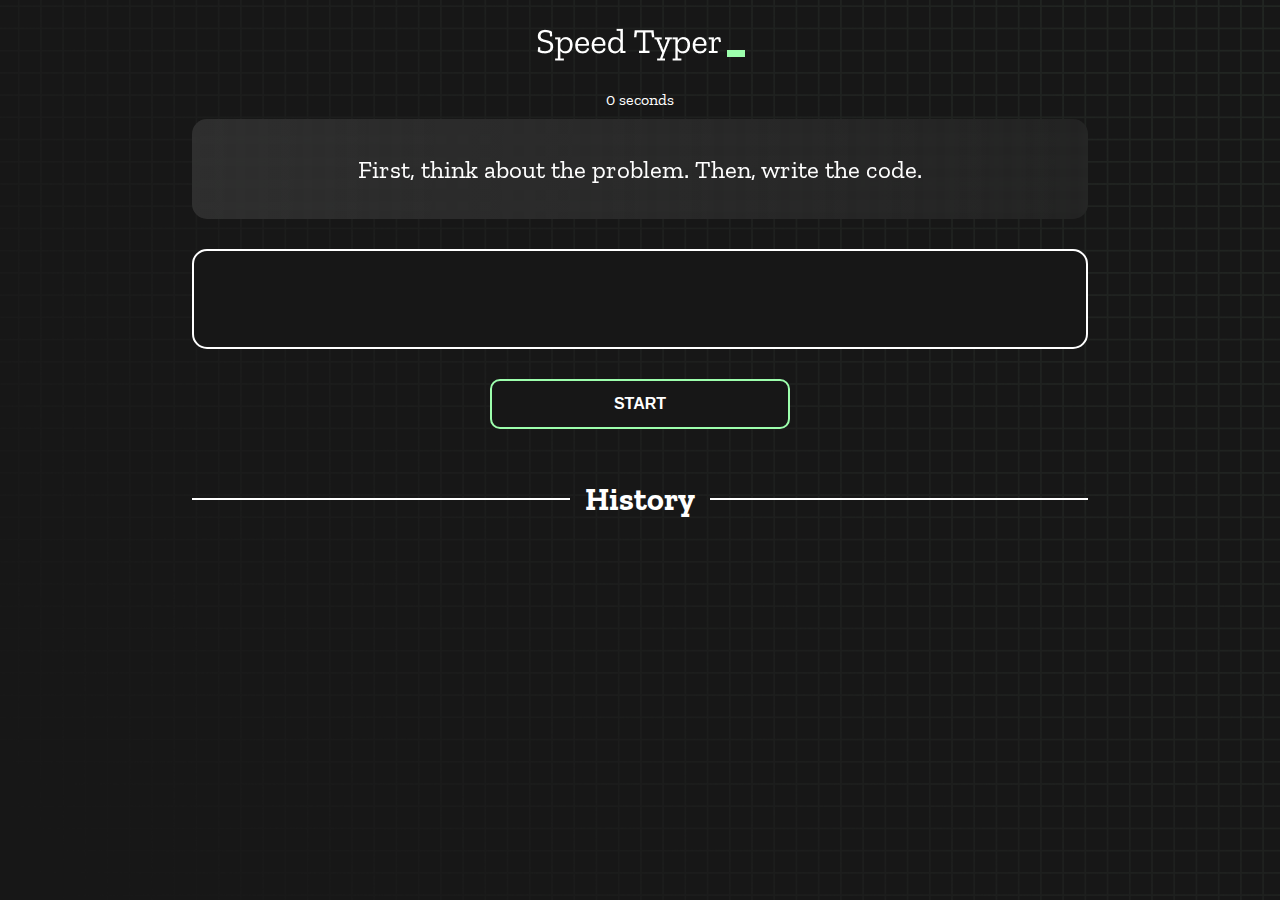
==== index.html @ a80c26fa "Initial commit" ====
<!DOCTYPE html>
<html lang="en">
  <head>
    <meta charset="UTF-8" />
    <meta http-equiv="X-UA-Compatible" content="IE=edge" />
    <meta name="viewport" content="width=device-width, initial-scale=1.0" />
    <title>Speed Monster</title>
    <link rel="stylesheet" href="styles.css" />
    <link rel="preconnect" href="https://fonts.googleapis.com" />
    <link rel="preconnect" href="https://fonts.gstatic.com" crossorigin />
    <link
      href="https://fonts.googleapis.com/css2?family=Zilla+Slab:wght@300;400;500&display=swap"
      rel="stylesheet"
    />
  </head>
  <body>
    <h1 class="title"><img src="./logo.png" /></h1>
    <div id="show-time">0 seconds</div>

    <div class="box-container">
      <div id="question"></div>

      <div id="display" class="inactive"></div>

      <div class="buttons">
        <button id="starts">START</button>
      </div>

      <div class="divider-container">
        <div class="line"></div>
        <h1 class="title2">History</h1>
        <div class="line"></div>
      </div>
      <div id="histories"></div>
    </div>

    <div id="countdown"></div>
    <div id="modal-background" class="hidden"></div>
    <div id="result" class="hidden"></div>

    <script src="./history.js"></script>
    <script src="./script.js"></script>
  </body>
</html>
---- styles.css ----
* {
  padding: 0;
  margin: 0;
  box-sizing: border-box;
}

body {
  background-image: url("./bg.png");
  background-size: cover;
  background-position: left top;
  font-family: "Zilla Slab", serif;
}

.box-container {
  width: 70%;
  margin: 0 auto;
}

#question {
  height: 100px;
  display: flex;
  align-items: center;
  justify-content: center;
  color: white;
  font-size: 25px;
  border-radius: 15px;
  background: rgb(255, 255, 255);
  background: linear-gradient(
    92.49deg,
    rgba(255, 255, 255, 0.1) 0.18%,
    rgba(255, 255, 255, 0.05) 99.85%
  );
  backdrop-filter: blur(5px);
  margin-bottom: 30px;
}

#display {
  height: 100px;
  display: flex;
  flex-wrap: wrap;
  align-items: center;
  padding-left: 5rem;
  color: white;
  font-size: 32px;
  background-color: #171717;
  border: 2px solid #9dffad;
  border-radius: 15px;
}

#countdown {
  position: fixed;
  height: 100vh;
  width: 100vw;
  background-color: rgba(0, 0, 0, 0.8);
  top: 0;
  left: 0;
  display: flex;
  align-items: center;
  justify-content: center;
  font-size: 3rem;
  color: white;
  display: none;
}
#result {
  position: fixed;
  top: 10%; 
  left: 10%;
  transform: translate(-50%, -50%);
  height: 250px;
  width: 400px;
  background-color: #171717;
  border-radius: 15px;
  border: 2px solid #9dffad;
  color: white;
  text-align: center;
  padding: 2rem;
}
#show-time{
  text-align: center;
  color: white;
  margin: 10px 0;
}

.green {
  color: #9dffad;
}
.red {
  color: #eb6565;
}
.bold {
  font-weight: 700;
}
.inactive {
  border: 2px solid white !important;
}
.hidden {
  display: none;
}
.title {
  text-align: center;
  color: white;
  margin: 20px 0;
}

.divider-container {
  height: 80px;
  display: flex;
  justify-content: center;
  align-items: center;
  gap: 15px;
  margin: 0 auto;
}

.line {
  height: 2px;
  background: white;
  width: 100%;
}

.title2 {
  color: white;
  display: block;
}

.buttons {
  display: flex;
  justify-content: center;
  margin: 30px 0;
}
button {
  padding: 10px 20px;
  border: none;
  font-size: 16px;
  font-weight: bold;
  width: 300px;
  height: 50px;
  color: white;
  background-color: #171717;
  border-radius: 10px;
  border: 2px solid #9dffad;
  cursor: pointer;
}

#histories {
  display: flex;
  flex-wrap: wrap;
  justify-content: space-around;
}

.card {
  width: 100%;
  height: 100%;
  padding: 50px;
  display: flex;
  justify-content: space-between;
  align-items: center;
  padding: 20px 30px;
  color: white;
  border-radius: 15px;
  background: rgb(255, 255, 255);
  background: linear-gradient(
    92.49deg,
    rgba(255, 255, 255, 0.1) 0.18%,
    rgba(255, 255, 255, 0.05) 99.85%
  );
  backdrop-filter: blur(5px);
  margin-bottom: 30px;
}

#modal-background {
  background: rgb(255, 255, 255);
  background: linear-gradient(
    92.49deg,
    rgba(255, 255, 255, 0.1) 0.18%,
    rgba(255, 255, 255, 0.05) 99.85%
  );
  backdrop-filter: blur(5px);
  height: 100vh;
  width: 100%;
  position: fixed;
  top: 0;
}

@media only screen and (max-width: 700px) {
  .box-container {
    padding: 0 20px;
    width: 100%;
  }
  .card {
    flex-direction: column;
  }
}
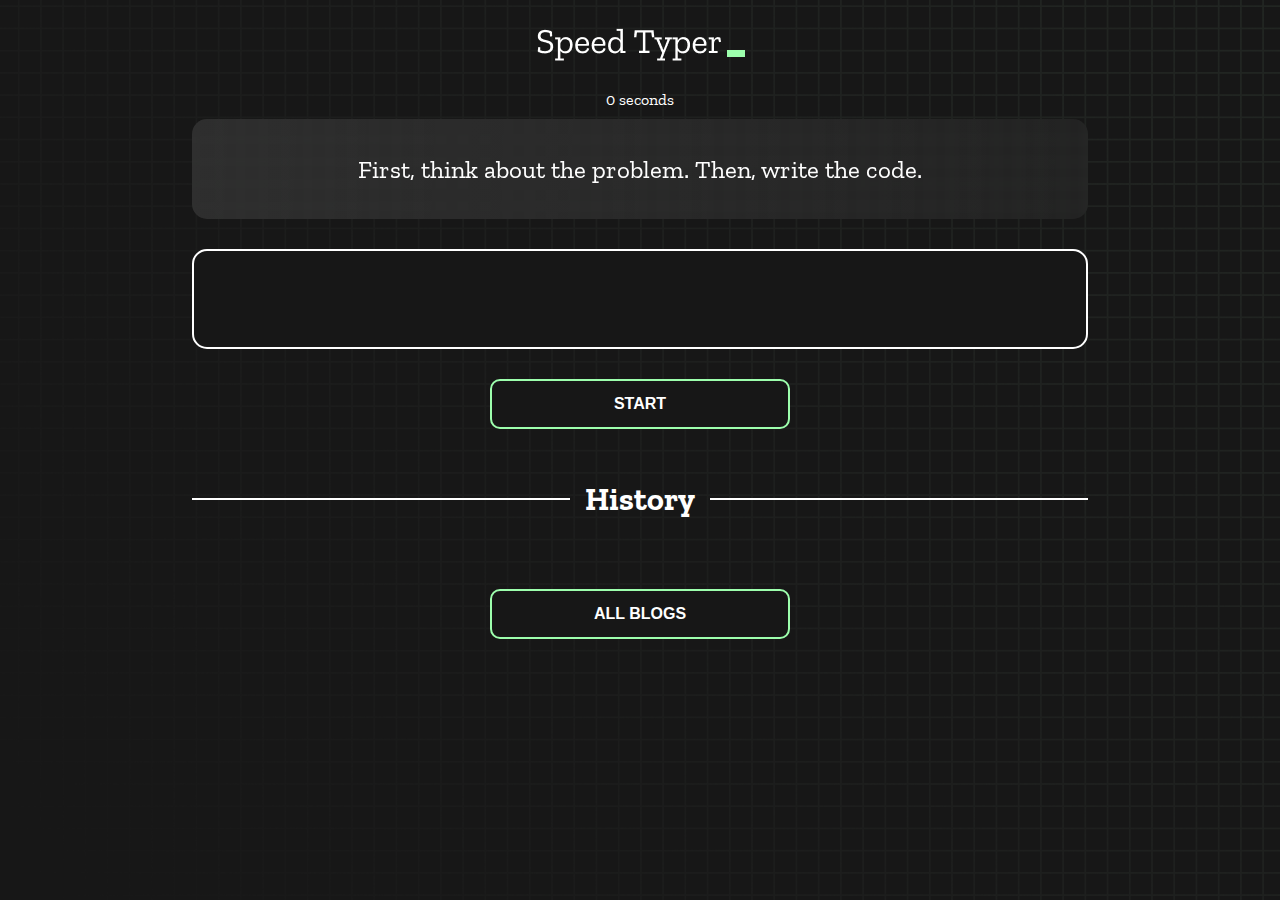
==== commit dd290060: "global vs block scope blog published" ====
--- a/index.html
+++ b/index.html
@@ -38,6 +38,10 @@
     <div id="modal-background" class="hidden"></div>
     <div id="result" class="hidden"></div>
 
+    <div class="blog-btn">
+      <button><a href="blog.html">ALL BLOGS</a></button>
+    </div>
+
     <script src="./history.js"></script>
     <script src="./script.js"></script>
   </body>
--- a/styles.css
+++ b/styles.css
@@ -32,6 +32,7 @@
   );
   backdrop-filter: blur(5px);
   margin-bottom: 30px;
+  padding: 15px;
 }
 
 #display {
@@ -62,9 +63,9 @@
   display: none;
 }
 #result {
-  position: fixed;
-  top: 10%; 
-  left: 10%;
+  position: absolute;
+  top: 50%;
+  left: 50%;
   transform: translate(-50%, -50%);
   height: 250px;
   width: 400px;
@@ -75,7 +76,7 @@
   text-align: center;
   padding: 2rem;
 }
-#show-time{
+#show-time {
   text-align: center;
   color: white;
   margin: 10px 0;
@@ -142,8 +143,11 @@
 }
 
 #histories {
-  display: flex;
-  flex-wrap: wrap;
+  /* display: flex;
+  flex-wrap: wrap; */
+  display: grid;
+  grid-template-columns: repeat(3, 1fr);
+  gap: 20px;
   justify-content: space-around;
 }
 
@@ -152,10 +156,12 @@
   height: 100%;
   padding: 50px;
   display: flex;
+  flex-direction: column;
   justify-content: space-between;
   align-items: center;
+  text-align: center;
   padding: 20px 30px;
-  color: white;
+  color: rgb(255, 255, 255);
   border-radius: 15px;
   background: rgb(255, 255, 255);
   background: linear-gradient(
@@ -181,12 +187,26 @@
   top: 0;
 }
 
+.blog-btn {
+  text-align: center;
+  margin-top: 50px;
+  margin-bottom: 20px;
+}
+.blog-btn a {
+  text-decoration: none;
+  color: #fff;
+}
+
 @media only screen and (max-width: 700px) {
   .box-container {
     padding: 0 20px;
     width: 100%;
   }
-  .card {
-    flex-direction: column;
+
+  #histories {
+    grid-template-columns: repeat(1, 1fr);
   }
-}
+  #question {
+    font-size: 20px;
+  }
+}
